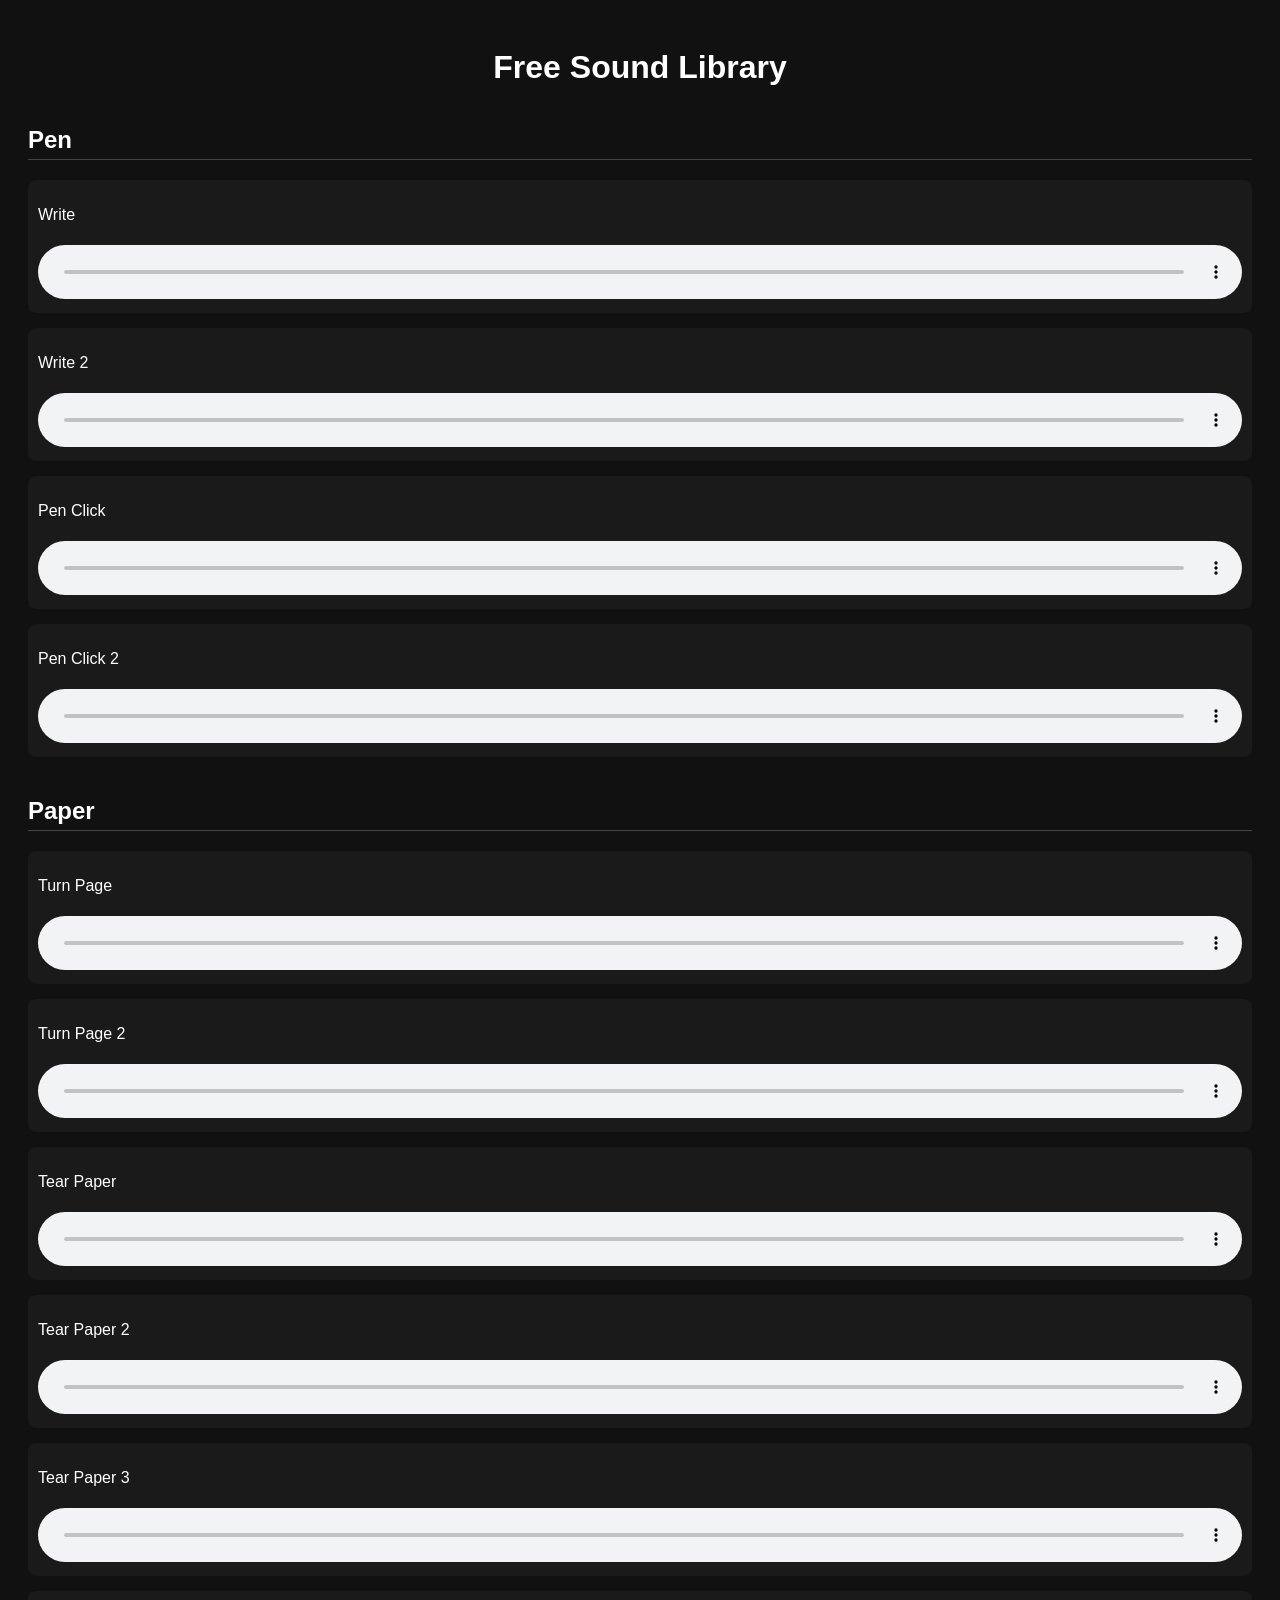
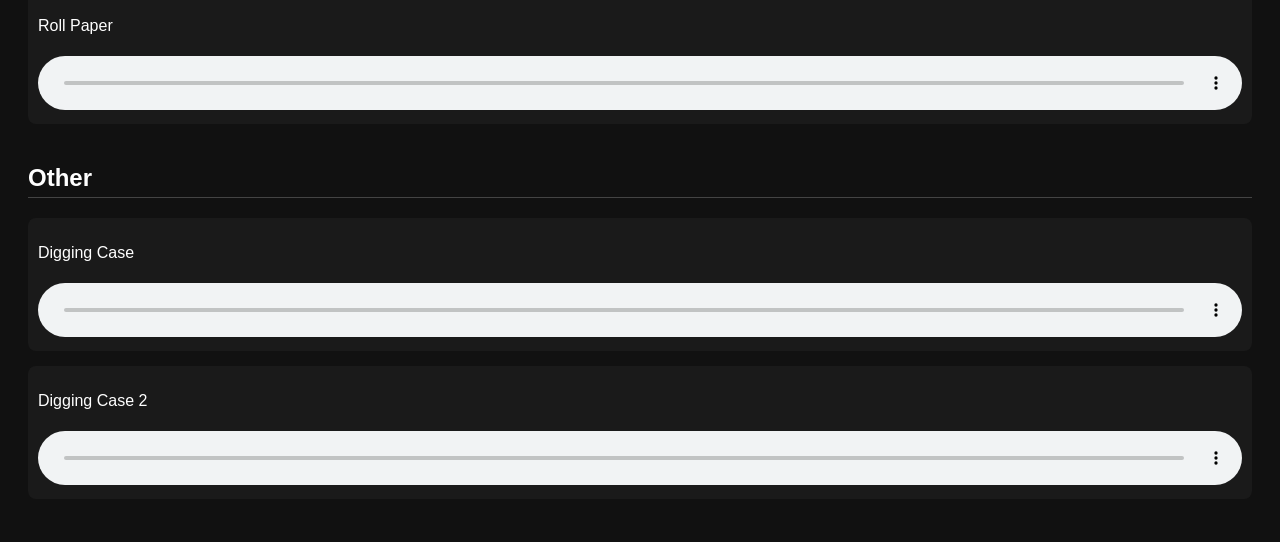
==== index.html @ 47b18289 "Revise index.html for Free Sound Library Updated the title and added styles for the sound library. T" ====
<!DOCTYPE html>
<html lang="ja">
<head>
  <meta charset="UTF-8">
  <meta name="viewport" content="width=device-width, initial-scale=1.0">
  <title>Free Sound Library</title>

  <style>
    body {
      font-family: Arial, sans-serif;
      background: #111;
      color: white;
      padding: 20px;
    }

    h1 {
      text-align: center;
      margin-bottom: 40px;
    }

    h2 {
      border-bottom: 1px solid #444;
      padding-bottom: 5px;
      margin-top: 40px;
    }

    .sound {
      margin: 15px 0;
      padding: 10px;
      background: #1a1a1a;
      border-radius: 8px;
    }

    audio {
      width: 100%;
      margin-top: 5px;
    }
  </style>
</head>

<body>

  <h1>Free Sound Library</h1>

  <!-- ペン -->
  <h2>Pen</h2>

  <div class="sound">
    <p>Write</p>
    <audio controls src="./audio/stationery/pen/write.wav"></audio>
  </div>

  <div class="sound">
    <p>Write 2</p>
    <audio controls src="./audio/stationery/pen/write2.wav"></audio>
  </div>

  <div class="sound">
    <p>Pen Click</p>
    <audio controls src="./audio/stationery/pen/pen-clicking.wav"></audio>
  </div>

  <div class="sound">
    <p>Pen Click 2</p>
    <audio controls src="./audio/stationery/pen/pen-clicking-2.wav"></audio>
  </div>


  <!-- 紙 -->
  <h2>Paper</h2>

  <div class="sound">
    <p>Turn Page</p>
    <audio controls src="./audio/stationery/paper/turn-the-page.wav"></audio>
  </div>

  <div class="sound">
    <p>Turn Page 2</p>
    <audio controls src="./audio/stationery/paper/turn-the-page-2.wav"></audio>
  </div>

  <div class="sound">
    <p>Tear Paper</p>
    <audio controls src="./audio/stationery/paper/tear-paper.wav"></audio>
  </div>

  <div class="sound">
    <p>Tear Paper 2</p>
    <audio controls src="./audio/stationery/paper/tear-paper-2.wav"></audio>
  </div>

  <div class="sound">
    <p>Tear Paper 3</p>
    <audio controls src="./audio/stationery/paper/tear-paper-3.wav"></audio>
  </div>

  <div class="sound">
    <p>Roll Paper</p>
    <audio controls src="./audio/stationery/paper/roll-up-paper.wav"></audio>
  </div>


  <!-- その他 -->
  <h2>Other</h2>

  <div class="sound">
    <p>Digging Case</p>
    <audio controls src="./audio/stationery/other/diggin-for-a-pen.wav"></audio>
  </div>

  <div class="sound">
    <p>Digging Case 2</p>
    <audio controls src="./audio/stationery/other/diggin-for-a-pen-2.wav"></audio>
  </div>

</body>
</html>
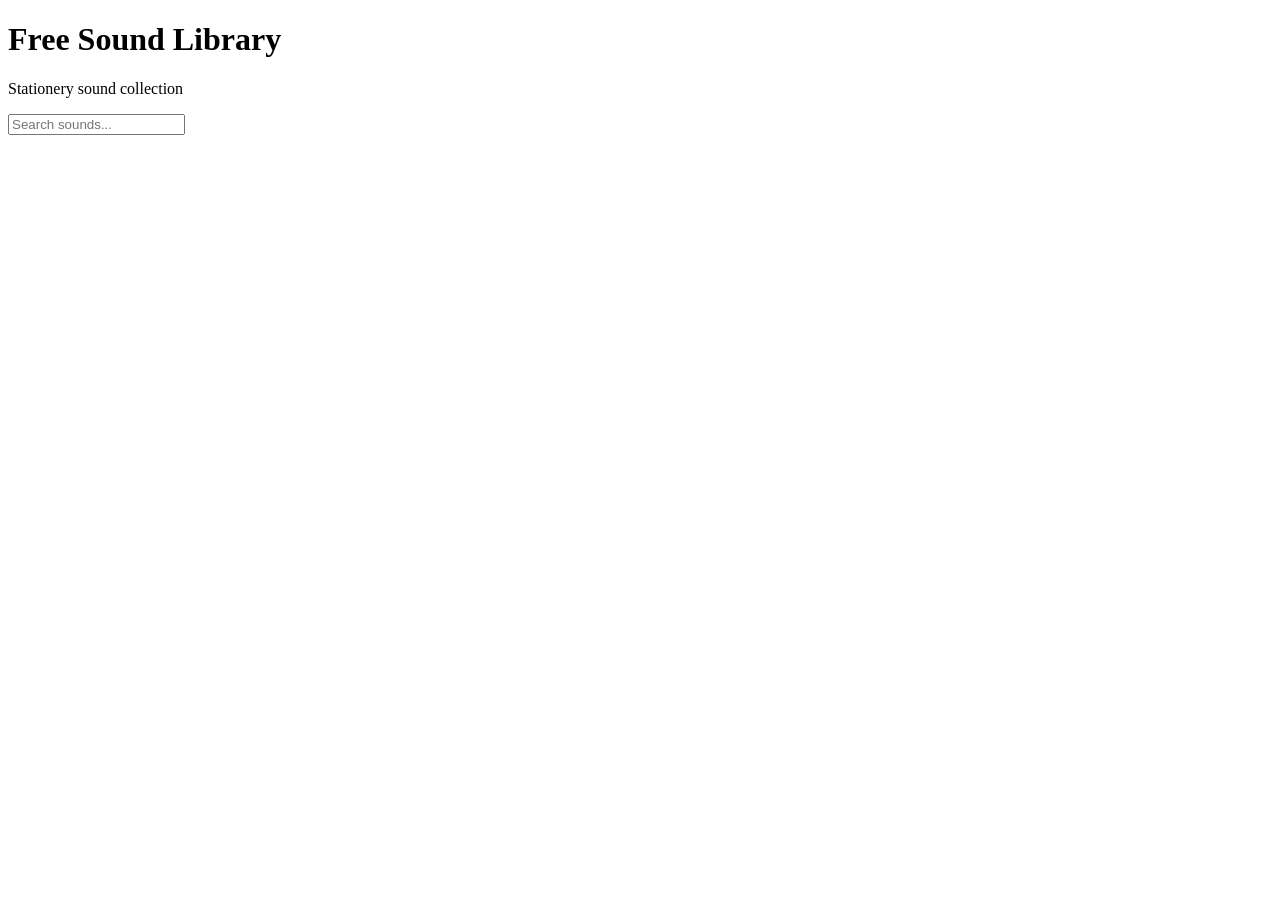
==== commit d5abf694: "Refactor index.html to use external styles and new layout Removed inline styles and added external s" ====
--- a/index.html
+++ b/index.html
@@ -4,114 +4,27 @@
   <meta charset="UTF-8">
   <meta name="viewport" content="width=device-width, initial-scale=1.0">
   <title>Free Sound Library</title>
+  <link rel="stylesheet" href="style.css">
+</head>
+<body>
+  <header class="site-header">
+    <h1>Free Sound Library</h1>
+    <p class="subtitle">Stationery sound collection</p>
+  </header>
 
-  <style>
-    body {
-      font-family: Arial, sans-serif;
-      background: #111;
-      color: white;
-      padding: 20px;
-    }
+  <main class="container">
+    <div class="top-bar">
+      <input
+        type="text"
+        id="searchInput"
+        placeholder="Search sounds..."
+        aria-label="Search sounds"
+      >
+    </div>
 
-    h1 {
-      text-align: center;
-      margin-bottom: 40px;
-    }
+    <div id="soundLibrary"></div>
+  </main>
 
-    h2 {
-      border-bottom: 1px solid #444;
-      padding-bottom: 5px;
-      margin-top: 40px;
-    }
-
-    .sound {
-      margin: 15px 0;
-      padding: 10px;
-      background: #1a1a1a;
-      border-radius: 8px;
-    }
-
-    audio {
-      width: 100%;
-      margin-top: 5px;
-    }
-  </style>
-</head>
-
-<body>
-
-  <h1>Free Sound Library</h1>
-
-  <!-- ペン -->
-  <h2>Pen</h2>
-
-  <div class="sound">
-    <p>Write</p>
-    <audio controls src="./audio/stationery/pen/write.wav"></audio>
-  </div>
-
-  <div class="sound">
-    <p>Write 2</p>
-    <audio controls src="./audio/stationery/pen/write2.wav"></audio>
-  </div>
-
-  <div class="sound">
-    <p>Pen Click</p>
-    <audio controls src="./audio/stationery/pen/pen-clicking.wav"></audio>
-  </div>
-
-  <div class="sound">
-    <p>Pen Click 2</p>
-    <audio controls src="./audio/stationery/pen/pen-clicking-2.wav"></audio>
-  </div>
-
-
-  <!-- 紙 -->
-  <h2>Paper</h2>
-
-  <div class="sound">
-    <p>Turn Page</p>
-    <audio controls src="./audio/stationery/paper/turn-the-page.wav"></audio>
-  </div>
-
-  <div class="sound">
-    <p>Turn Page 2</p>
-    <audio controls src="./audio/stationery/paper/turn-the-page-2.wav"></audio>
-  </div>
-
-  <div class="sound">
-    <p>Tear Paper</p>
-    <audio controls src="./audio/stationery/paper/tear-paper.wav"></audio>
-  </div>
-
-  <div class="sound">
-    <p>Tear Paper 2</p>
-    <audio controls src="./audio/stationery/paper/tear-paper-2.wav"></audio>
-  </div>
-
-  <div class="sound">
-    <p>Tear Paper 3</p>
-    <audio controls src="./audio/stationery/paper/tear-paper-3.wav"></audio>
-  </div>
-
-  <div class="sound">
-    <p>Roll Paper</p>
-    <audio controls src="./audio/stationery/paper/roll-up-paper.wav"></audio>
-  </div>
-
-
-  <!-- その他 -->
-  <h2>Other</h2>
-
-  <div class="sound">
-    <p>Digging Case</p>
-    <audio controls src="./audio/stationery/other/diggin-for-a-pen.wav"></audio>
-  </div>
-
-  <div class="sound">
-    <p>Digging Case 2</p>
-    <audio controls src="./audio/stationery/other/diggin-for-a-pen-2.wav"></audio>
-  </div>
-
+  <script src="script.js"></script>
 </body>
 </html>
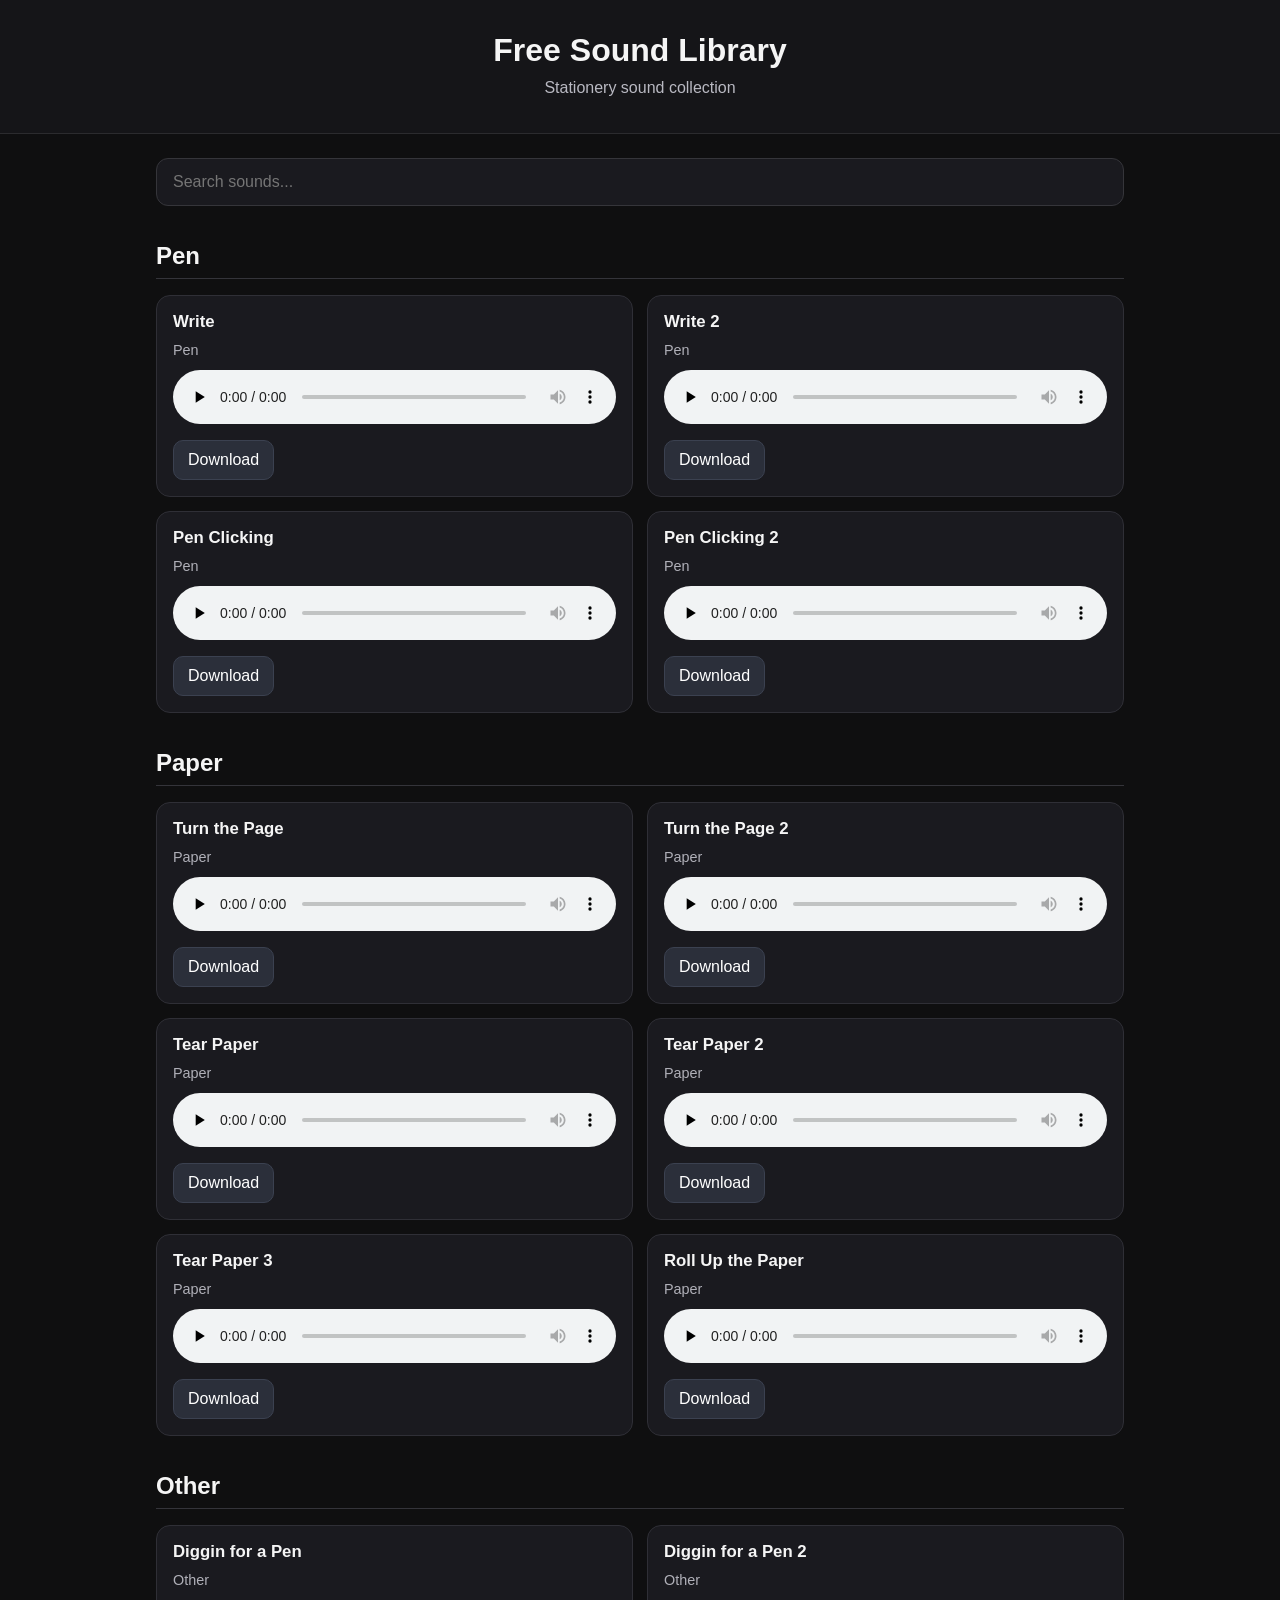
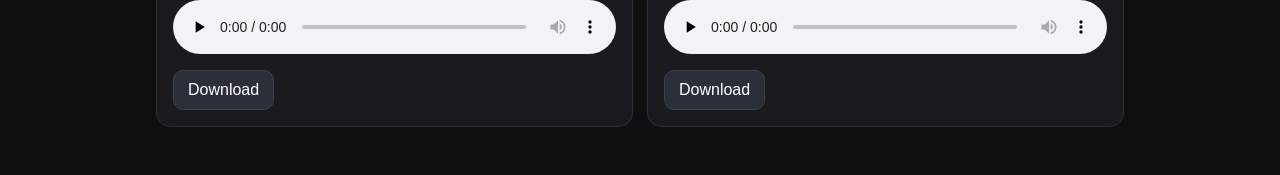
==== commit e4c89841: "Add Google Analytics tracking script Added Google Analytics tracking script to the head." ====
--- a/index.html
+++ b/index.html
@@ -1,6 +1,13 @@
 <!DOCTYPE html>
 <html lang="ja">
 <head>
+  <script async src="https://www.googletagmanager.com/gtag/js?id=G-Q5ZFCDFX36"></script>
+<script>
+window.dataLayer = window.dataLayer || [];
+function gtag(){dataLayer.push(arguments);}
+gtag('js', new Date());
+gtag('config', 'G-Q5ZFCDFX36');
+</script>
   <meta charset="UTF-8">
   <meta name="viewport" content="width=device-width, initial-scale=1.0">
   <title>Free Sound Library</title>
--- a/style.css
+++ b/style.css
@@ -0,0 +1,130 @@
+* {
+  box-sizing: border-box;
+}
+
+body {
+  margin: 0;
+  font-family: Arial, sans-serif;
+  background: #0f0f10;
+  color: #f5f5f5;
+}
+
+.site-header {
+  padding: 32px 20px 20px;
+  text-align: center;
+  border-bottom: 1px solid #2b2b2e;
+  background: #151518;
+}
+
+.site-header h1 {
+  margin: 0;
+  font-size: 2rem;
+}
+
+.subtitle {
+  margin-top: 10px;
+  color: #b9b9c2;
+}
+
+.container {
+  max-width: 1000px;
+  margin: 0 auto;
+  padding: 24px 16px 48px;
+}
+
+.top-bar {
+  margin-bottom: 24px;
+}
+
+#searchInput {
+  width: 100%;
+  padding: 14px 16px;
+  border: 1px solid #35353a;
+  border-radius: 12px;
+  background: #1a1a1f;
+  color: white;
+  font-size: 1rem;
+  outline: none;
+}
+
+#searchInput:focus {
+  border-color: #6f8cff;
+}
+
+.category-section {
+  margin-top: 36px;
+}
+
+.category-title {
+  margin: 0 0 16px;
+  padding-bottom: 8px;
+  border-bottom: 1px solid #34343a;
+  font-size: 1.5rem;
+}
+
+.sound-grid {
+  display: grid;
+  grid-template-columns: 1fr;
+  gap: 14px;
+}
+
+.sound-card {
+  background: #1a1a1f;
+  border: 1px solid #2f2f36;
+  border-radius: 14px;
+  padding: 16px;
+  transition: transform 0.15s ease, border-color 0.15s ease;
+}
+
+.sound-card:hover {
+  transform: translateY(-2px);
+  border-color: #4a4a55;
+}
+
+.sound-name {
+  margin: 0 0 10px;
+  font-size: 1.05rem;
+  font-weight: bold;
+}
+
+.sound-meta {
+  margin: 0 0 12px;
+  color: #b0b0b8;
+  font-size: 0.9rem;
+}
+
+audio {
+  width: 100%;
+}
+.download-button {
+  display: inline-block;
+  margin-top: 12px;
+  padding: 10px 14px;
+  border-radius: 10px;
+  background: #2b2f3a;
+  color: white;
+  text-decoration: none;
+  border: 1px solid #3b4150;
+  transition: background 0.15s ease, transform 0.15s ease;
+}
+
+.download-button:hover {
+  background: #3a4050;
+  transform: translateY(-1px);
+}
+
+.empty-message {
+  margin-top: 30px;
+  padding: 18px;
+  border: 1px solid #303038;
+  border-radius: 12px;
+  background: #18181c;
+  color: #b9b9c2;
+  text-align: center;
+}
+
+@media (min-width: 700px) {
+  .sound-grid {
+    grid-template-columns: 1fr 1fr;
+  }
+}
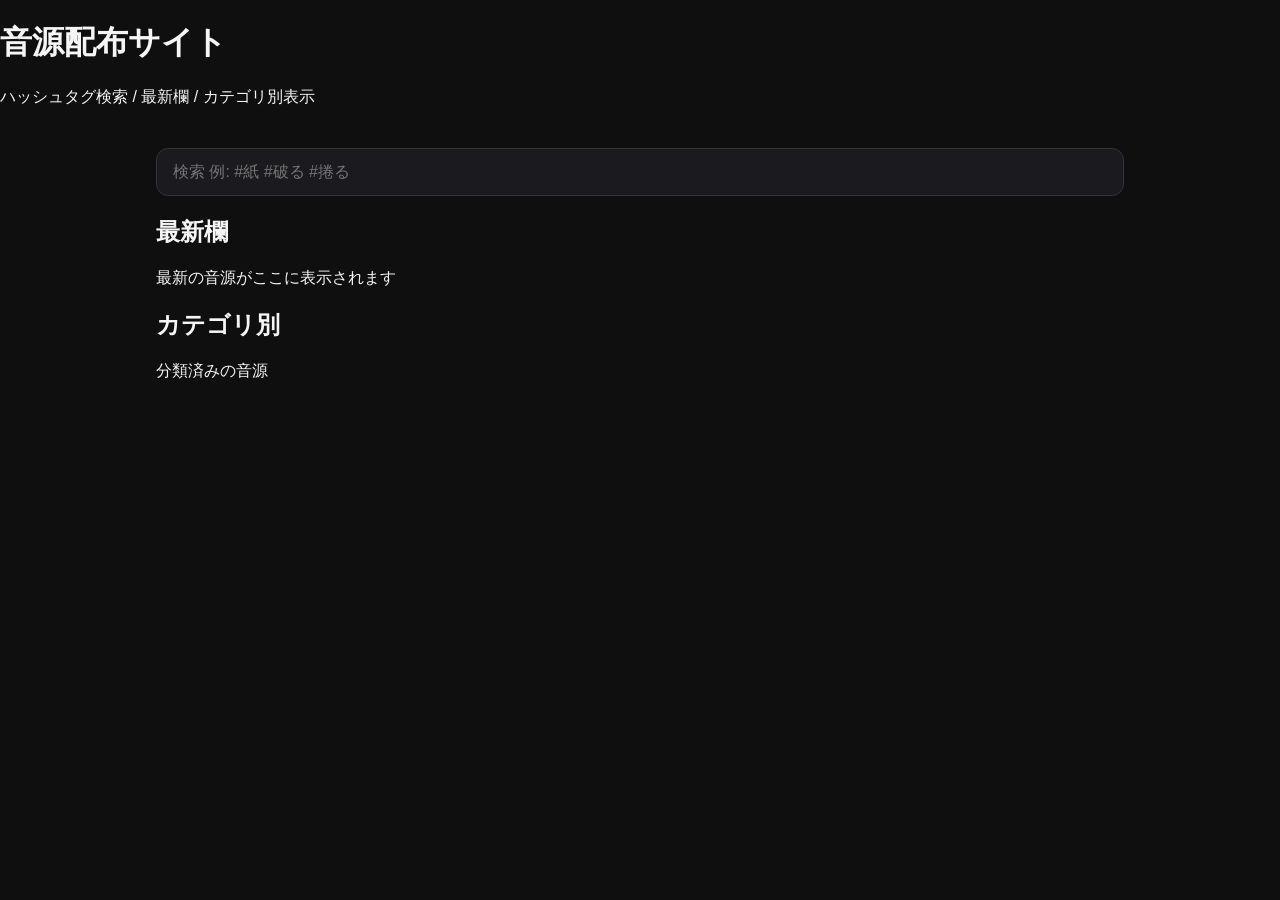
==== commit 42c70fb0: "Update index.html" ====
--- a/index.html
+++ b/index.html
@@ -1,35 +1,41 @@
 <!DOCTYPE html>
 <html lang="ja">
 <head>
-  <script async src="https://www.googletagmanager.com/gtag/js?id=G-Q5ZFCDFX36"></script>
-<script>
-window.dataLayer = window.dataLayer || [];
-function gtag(){dataLayer.push(arguments);}
-gtag('js', new Date());
-gtag('config', 'G-Q5ZFCDFX36');
-</script>
-  <meta charset="UTF-8">
-  <meta name="viewport" content="width=device-width, initial-scale=1.0">
-  <title>Free Sound Library</title>
-  <link rel="stylesheet" href="style.css">
+  <meta charset="UTF-8" />
+  <meta name="viewport" content="width=device-width, initial-scale=1.0" />
+  <title>音源配布サイト</title>
+  <link rel="stylesheet" href="style.css" />
 </head>
 <body>
-  <header class="site-header">
-    <h1>Free Sound Library</h1>
-    <p class="subtitle">Stationery sound collection</p>
+  <header class="topbar">
+    <h1>音源配布サイト</h1>
+    <p>ハッシュタグ検索 / 最新欄 / カテゴリ別表示</p>
   </header>
 
   <main class="container">
-    <div class="top-bar">
+    <section class="search-box">
       <input
         type="text"
         id="searchInput"
-        placeholder="Search sounds..."
-        aria-label="Search sounds"
-      >
-    </div>
+        placeholder="検索 例: #紙 #破る #捲る"
+      />
+    </section>
 
-    <div id="soundLibrary"></div>
+    <section class="section-block">
+      <div class="section-title-row">
+        <h2>最新欄</h2>
+        <span class="section-sub">最新の音源がここに表示されます</span>
+      </div>
+      <div id="latestList" class="card-grid"></div>
+    </section>
+
+    <section class="section-block">
+      <div class="section-title-row">
+        <h2>カテゴリ別</h2>
+        <span class="section-sub">分類済みの音源</span>
+      </div>
+      <div id="categorySections"></div>
+    </section>
   </main>
 
   <script src="script.js"></script>
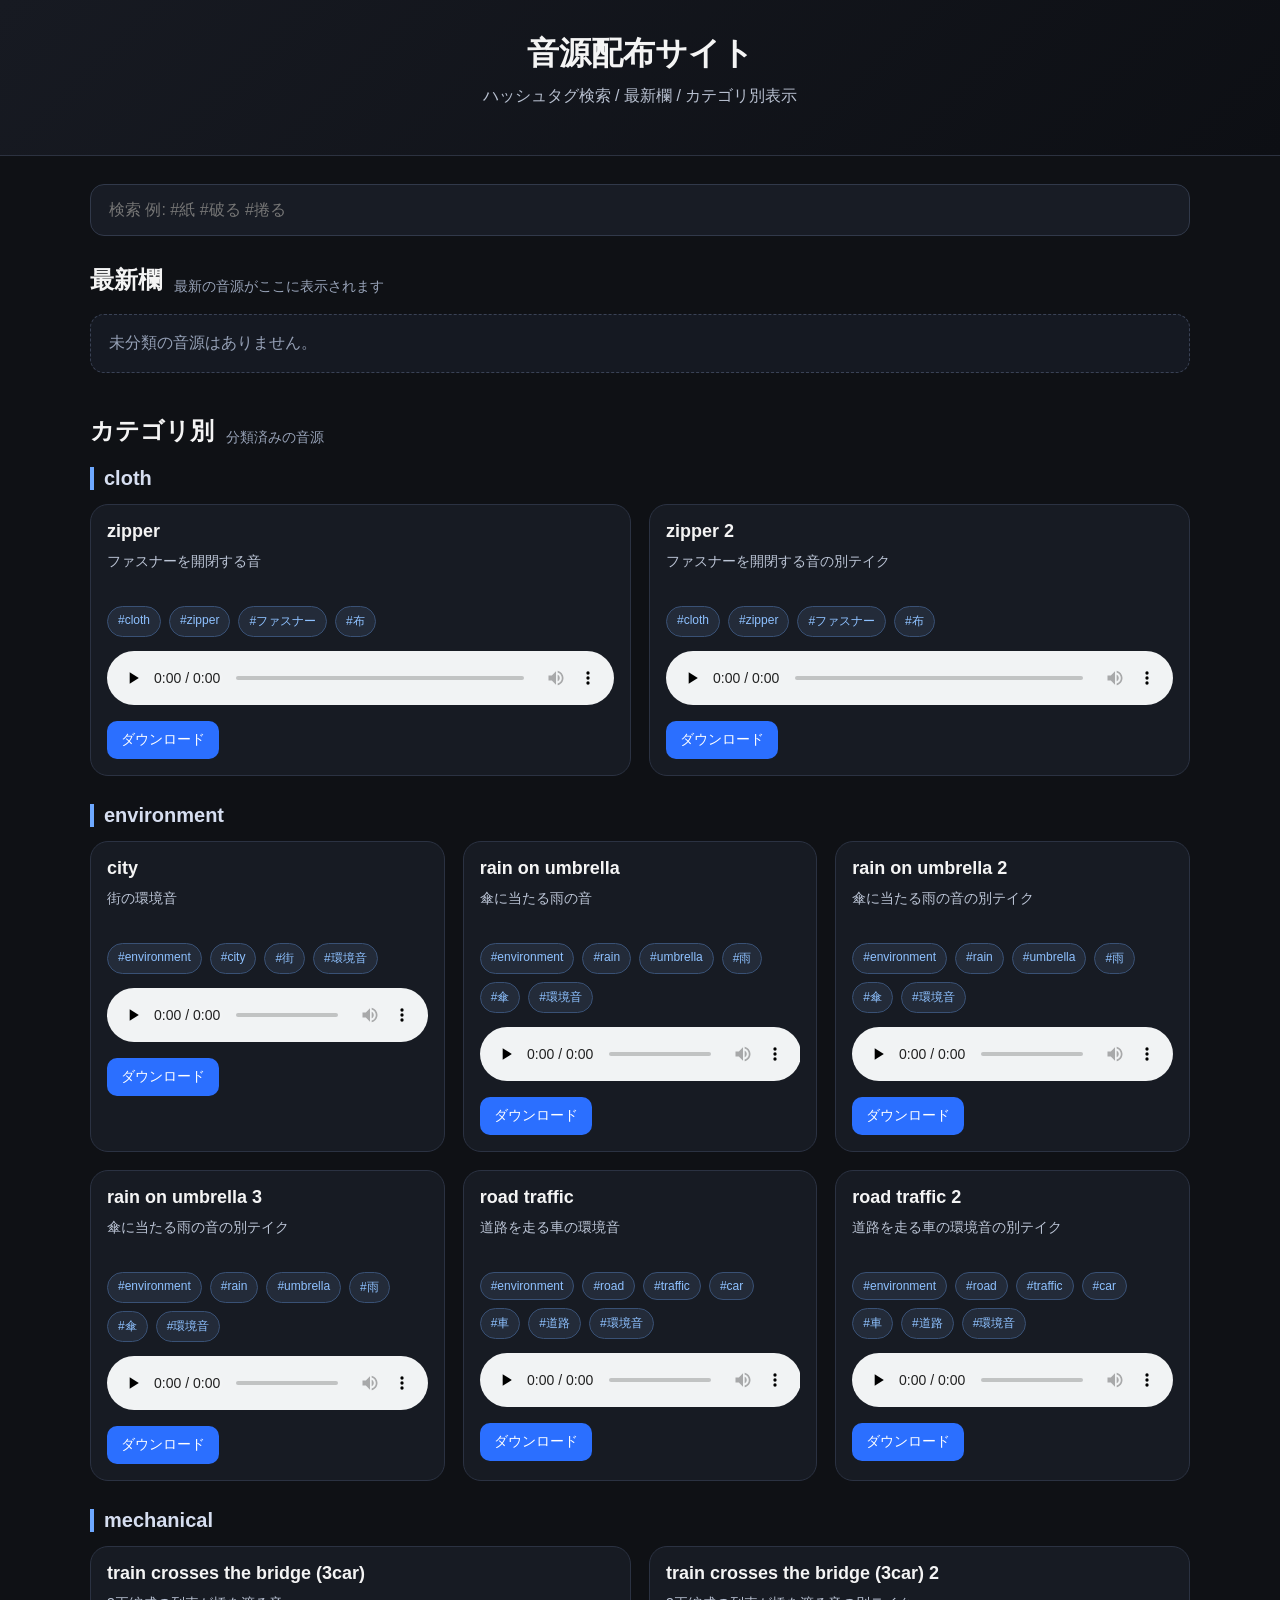
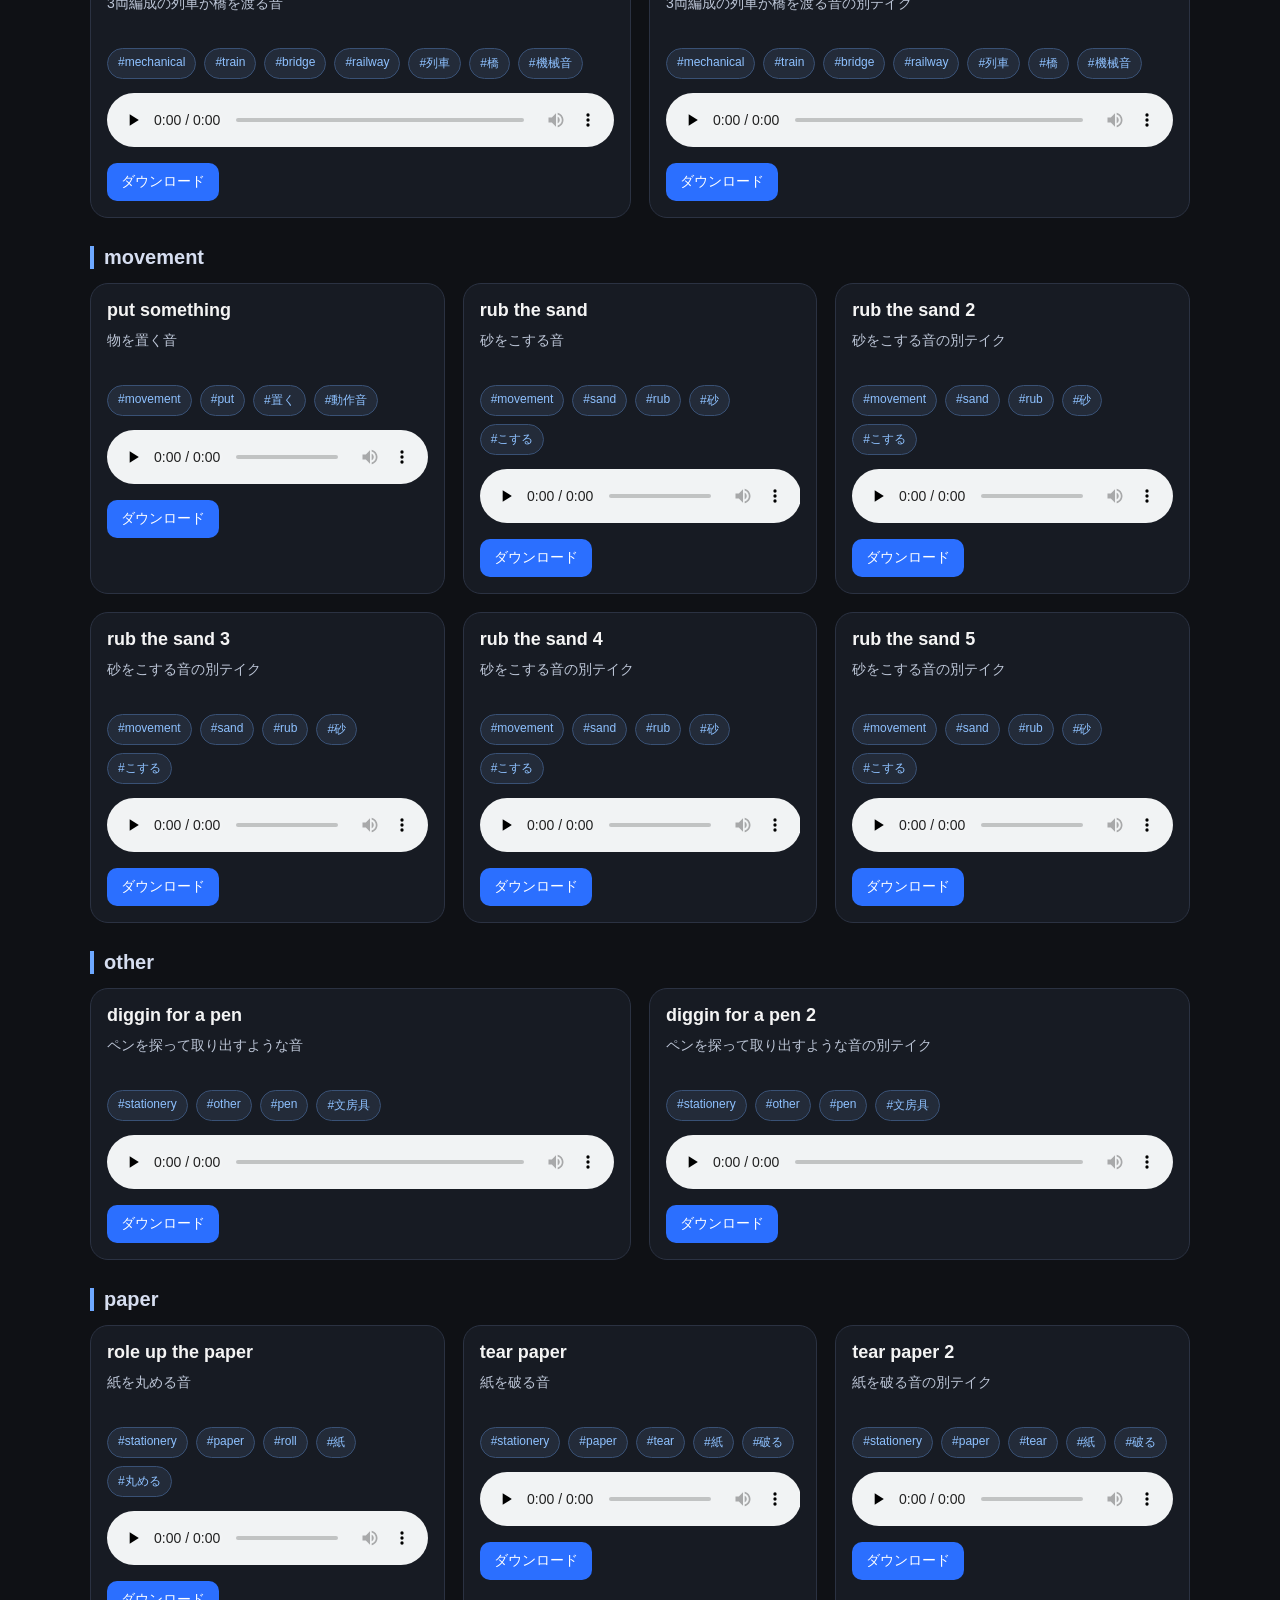
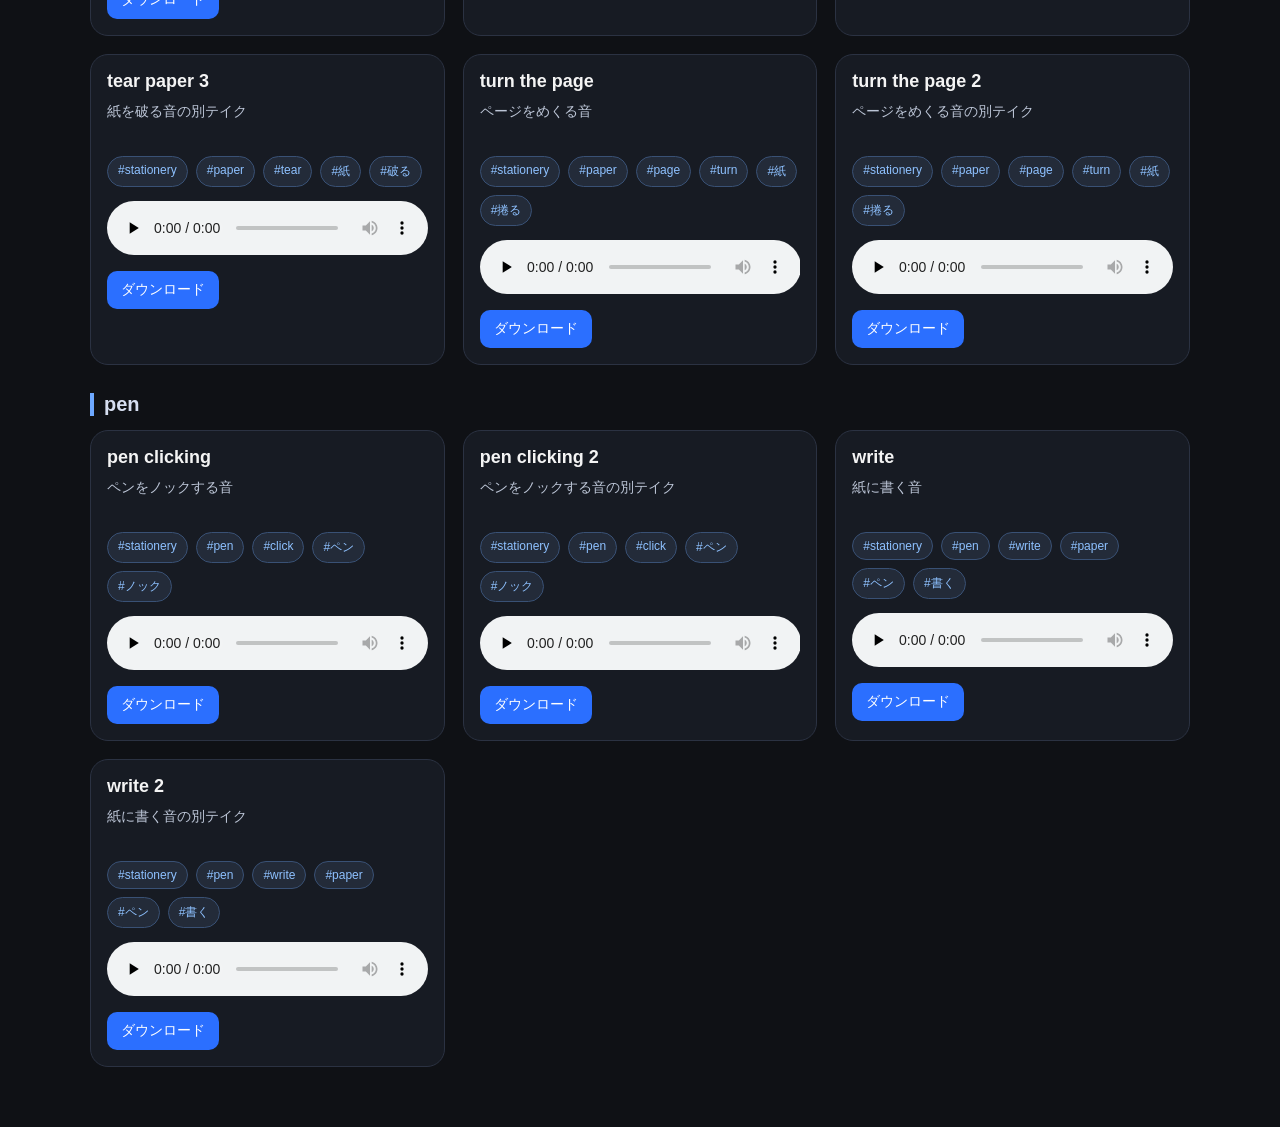
==== commit 3c26058b: "Insert Google Ads script in index.html Add Google Ads script to the HTML head" ====
--- a/index.html
+++ b/index.html
@@ -5,6 +5,9 @@
   <meta name="viewport" content="width=device-width, initial-scale=1.0" />
   <title>音源配布サイト</title>
   <link rel="stylesheet" href="style.css" />
+  
+  <script async src="https://pagead2.googlesyndication.com/pagead/js/adsbygoogle.js?client=ca-pub-9991340076627705"
+     crossorigin="anonymous"></script>
 </head>
 <body>
   <header class="topbar">
--- a/style.css
+++ b/style.css
@@ -4,127 +4,160 @@
 
 body {
   margin: 0;
-  font-family: Arial, sans-serif;
-  background: #0f0f10;
-  color: #f5f5f5;
+  font-family: "Hiragino Sans", "Yu Gothic", sans-serif;
+  background: #0f1115;
+  color: #f4f4f4;
 }
 
-.site-header {
-  padding: 32px 20px 20px;
+.topbar {
+  padding: 32px 20px;
   text-align: center;
-  border-bottom: 1px solid #2b2b2e;
-  background: #151518;
+  background: linear-gradient(135deg, #171a22, #0d0f14);
+  border-bottom: 1px solid #2c3240;
 }
 
-.site-header h1 {
+.topbar h1 {
   margin: 0;
-  font-size: 2rem;
+  font-size: 32px;
 }
 
-.subtitle {
+.topbar p {
   margin-top: 10px;
-  color: #b9b9c2;
+  color: #b8c0d0;
 }
 
 .container {
-  max-width: 1000px;
-  margin: 0 auto;
-  padding: 24px 16px 48px;
+  width: min(1100px, 92%);
+  margin: 28px auto 60px;
 }
 
-.top-bar {
-  margin-bottom: 24px;
+.search-box {
+  margin-bottom: 28px;
 }
 
-#searchInput {
+.search-box input {
   width: 100%;
-  padding: 14px 16px;
-  border: 1px solid #35353a;
-  border-radius: 12px;
-  background: #1a1a1f;
+  padding: 16px 18px;
+  border-radius: 14px;
+  border: 1px solid #31394a;
+  background: #181c25;
   color: white;
-  font-size: 1rem;
+  font-size: 16px;
   outline: none;
 }
 
-#searchInput:focus {
-  border-color: #6f8cff;
+.search-box input:focus {
+  border-color: #6da8ff;
+  box-shadow: 0 0 0 3px rgba(109, 168, 255, 0.15);
 }
 
-.category-section {
-  margin-top: 36px;
+.section-block {
+  margin-bottom: 42px;
 }
 
-.category-title {
-  margin: 0 0 16px;
-  padding-bottom: 8px;
-  border-bottom: 1px solid #34343a;
-  font-size: 1.5rem;
+.section-title-row {
+  display: flex;
+  align-items: end;
+  gap: 12px;
+  flex-wrap: wrap;
+  margin-bottom: 18px;
 }
 
-.sound-grid {
+.section-title-row h2 {
+  margin: 0;
+  font-size: 24px;
+}
+
+.section-sub {
+  color: #98a3b8;
+  font-size: 14px;
+}
+
+.card-grid {
   display: grid;
-  grid-template-columns: 1fr;
-  gap: 14px;
+  grid-template-columns: repeat(auto-fit, minmax(270px, 1fr));
+  gap: 18px;
+}
+
+.category-group {
+  margin-bottom: 28px;
+}
+
+.category-group h3 {
+  margin-bottom: 14px;
+  font-size: 20px;
+  color: #d6def0;
+  border-left: 4px solid #6da8ff;
+  padding-left: 10px;
 }
 
 .sound-card {
-  background: #1a1a1f;
-  border: 1px solid #2f2f36;
-  border-radius: 14px;
+  background: #171b23;
+  border: 1px solid #2b3242;
+  border-radius: 18px;
   padding: 16px;
   transition: transform 0.15s ease, border-color 0.15s ease;
 }
 
 .sound-card:hover {
-  transform: translateY(-2px);
-  border-color: #4a4a55;
+  transform: translateY(-3px);
+  border-color: #6da8ff;
 }
 
-.sound-name {
-  margin: 0 0 10px;
-  font-size: 1.05rem;
-  font-weight: bold;
+.sound-title {
+  margin: 0 0 8px;
+  font-size: 18px;
 }
 
-.sound-meta {
+.sound-desc {
   margin: 0 0 12px;
-  color: #b0b0b8;
-  font-size: 0.9rem;
+  color: #bcc5d6;
+  font-size: 14px;
+  line-height: 1.6;
+  min-height: 44px;
 }
 
-audio {
+.tags {
+  display: flex;
+  flex-wrap: wrap;
+  gap: 8px;
+  margin-bottom: 14px;
+}
+
+.tag {
+  display: inline-block;
+  background: #232b39;
+  color: #8ec1ff;
+  border: 1px solid #395175;
+  border-radius: 999px;
+  padding: 6px 10px;
+  font-size: 12px;
+}
+
+.sound-card audio {
   width: 100%;
+  margin-bottom: 12px;
 }
-.download-button {
+
+.download-btn {
   display: inline-block;
-  margin-top: 12px;
+  text-decoration: none;
+  color: white;
+  background: #2b6fff;
   padding: 10px 14px;
   border-radius: 10px;
-  background: #2b2f3a;
-  color: white;
-  text-decoration: none;
-  border: 1px solid #3b4150;
-  transition: background 0.15s ease, transform 0.15s ease;
+  font-size: 14px;
+  transition: background 0.15s ease;
 }
 
-.download-button:hover {
-  background: #3a4050;
-  transform: translateY(-1px);
+.download-btn:hover {
+  background: #4d86ff;
 }
 
 .empty-message {
-  margin-top: 30px;
   padding: 18px;
-  border: 1px solid #303038;
-  border-radius: 12px;
-  background: #18181c;
-  color: #b9b9c2;
-  text-align: center;
+  border: 1px dashed #3a4255;
+  border-radius: 14px;
+  color: #95a0b6;
+  background: #151922;
 }
-
-@media (min-width: 700px) {
-  .sound-grid {
-    grid-template-columns: 1fr 1fr;
-  }
-}
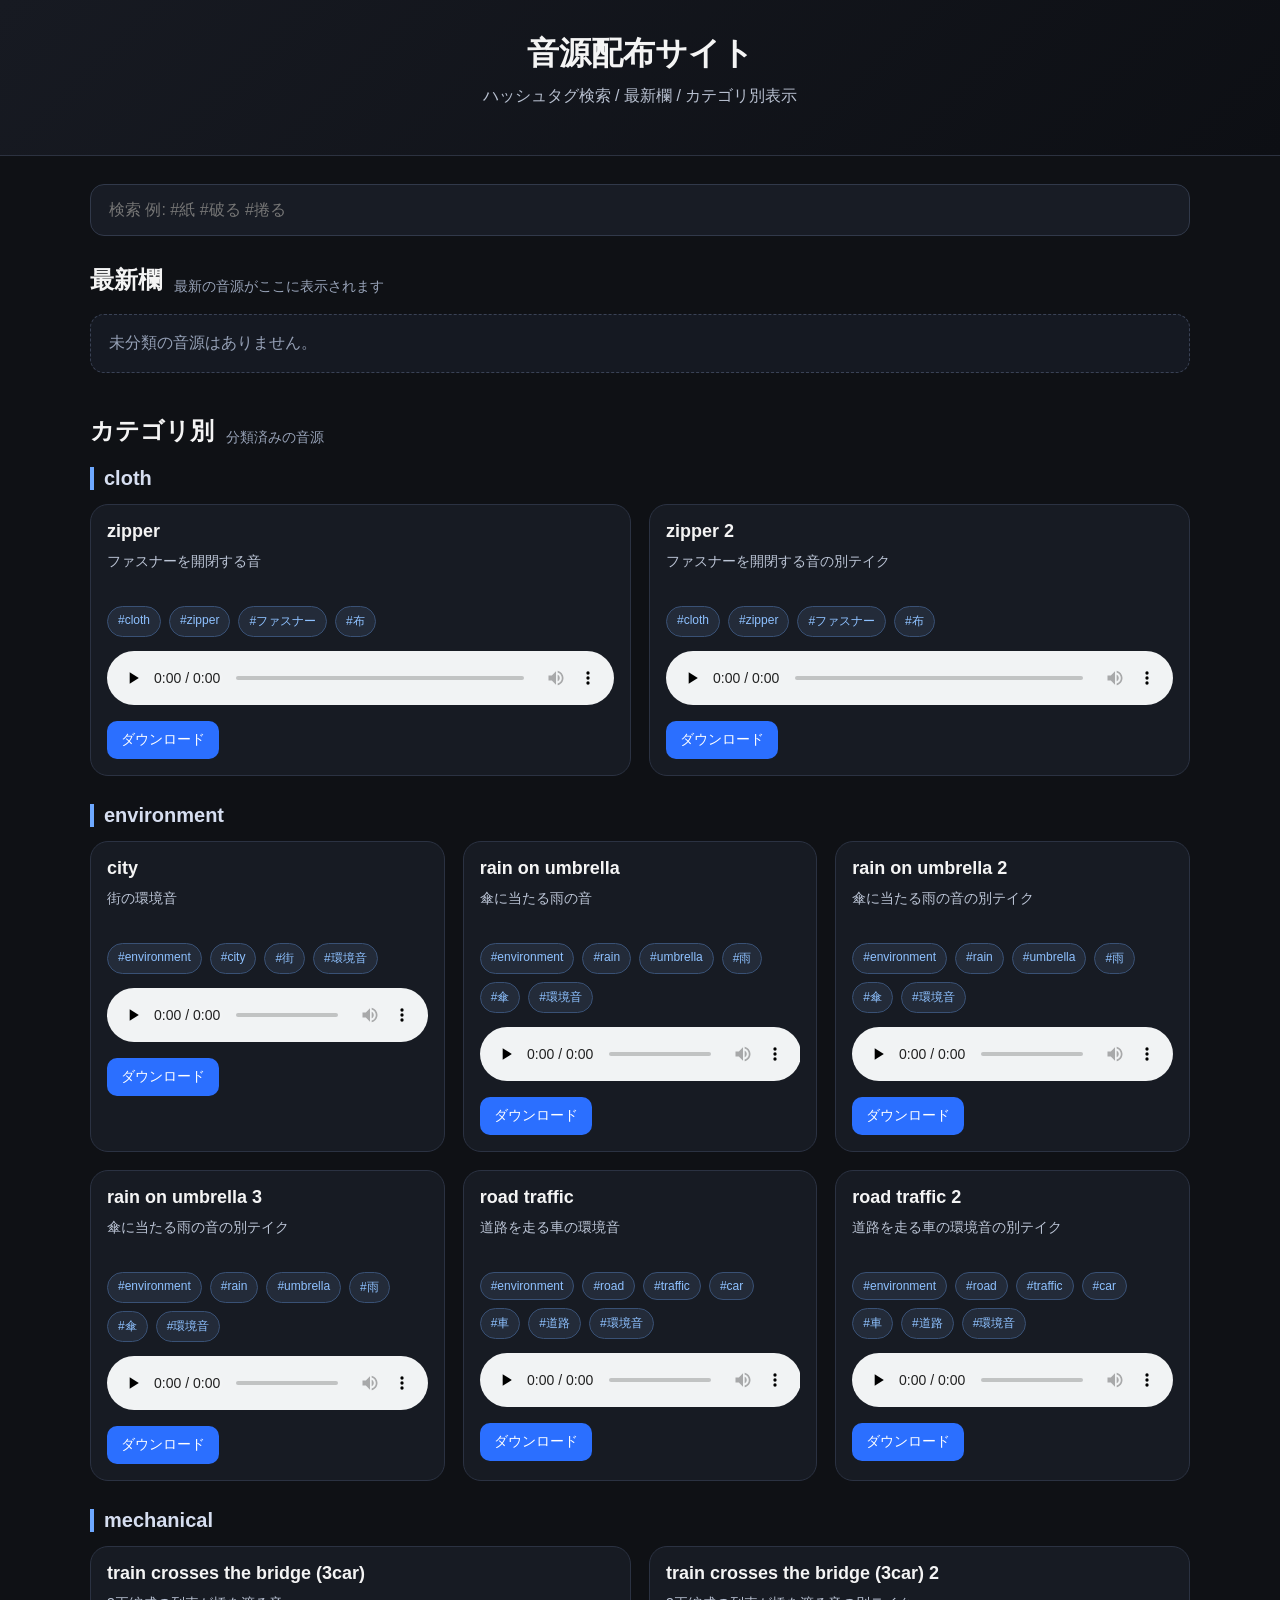
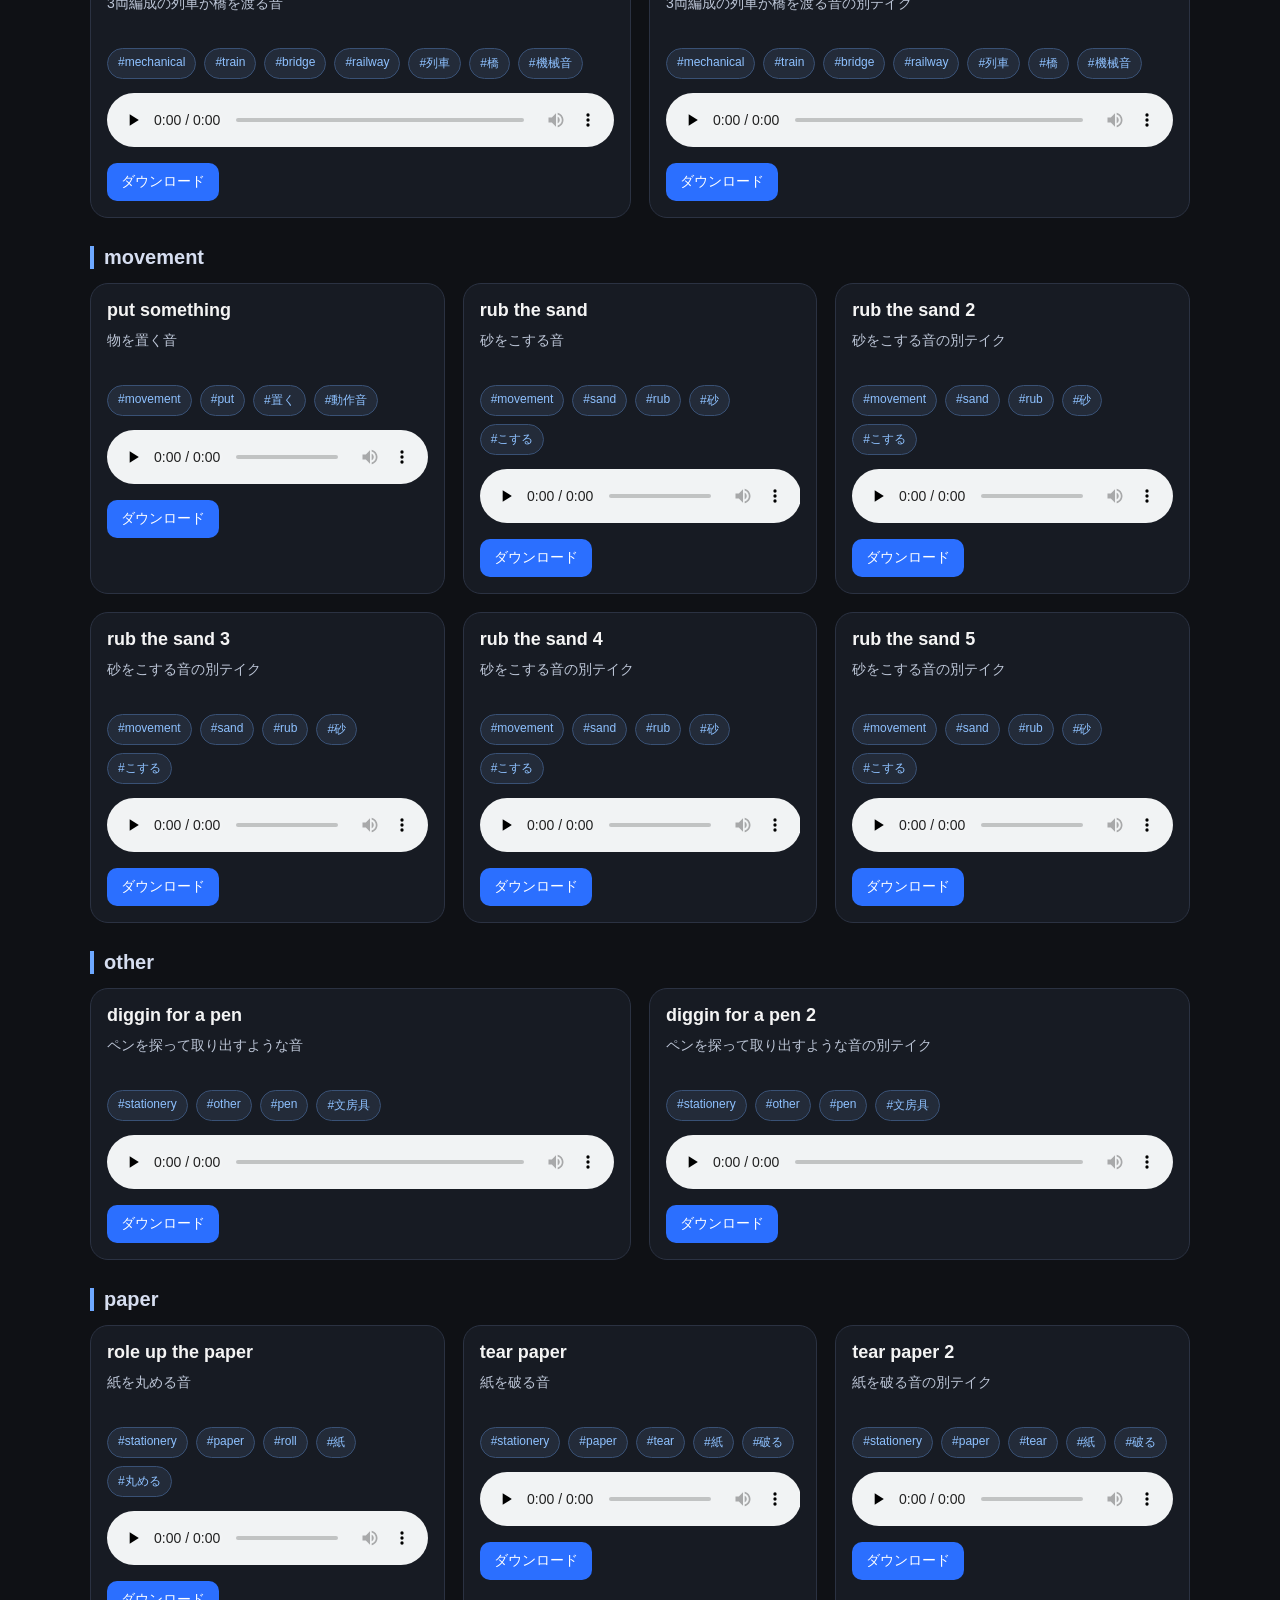
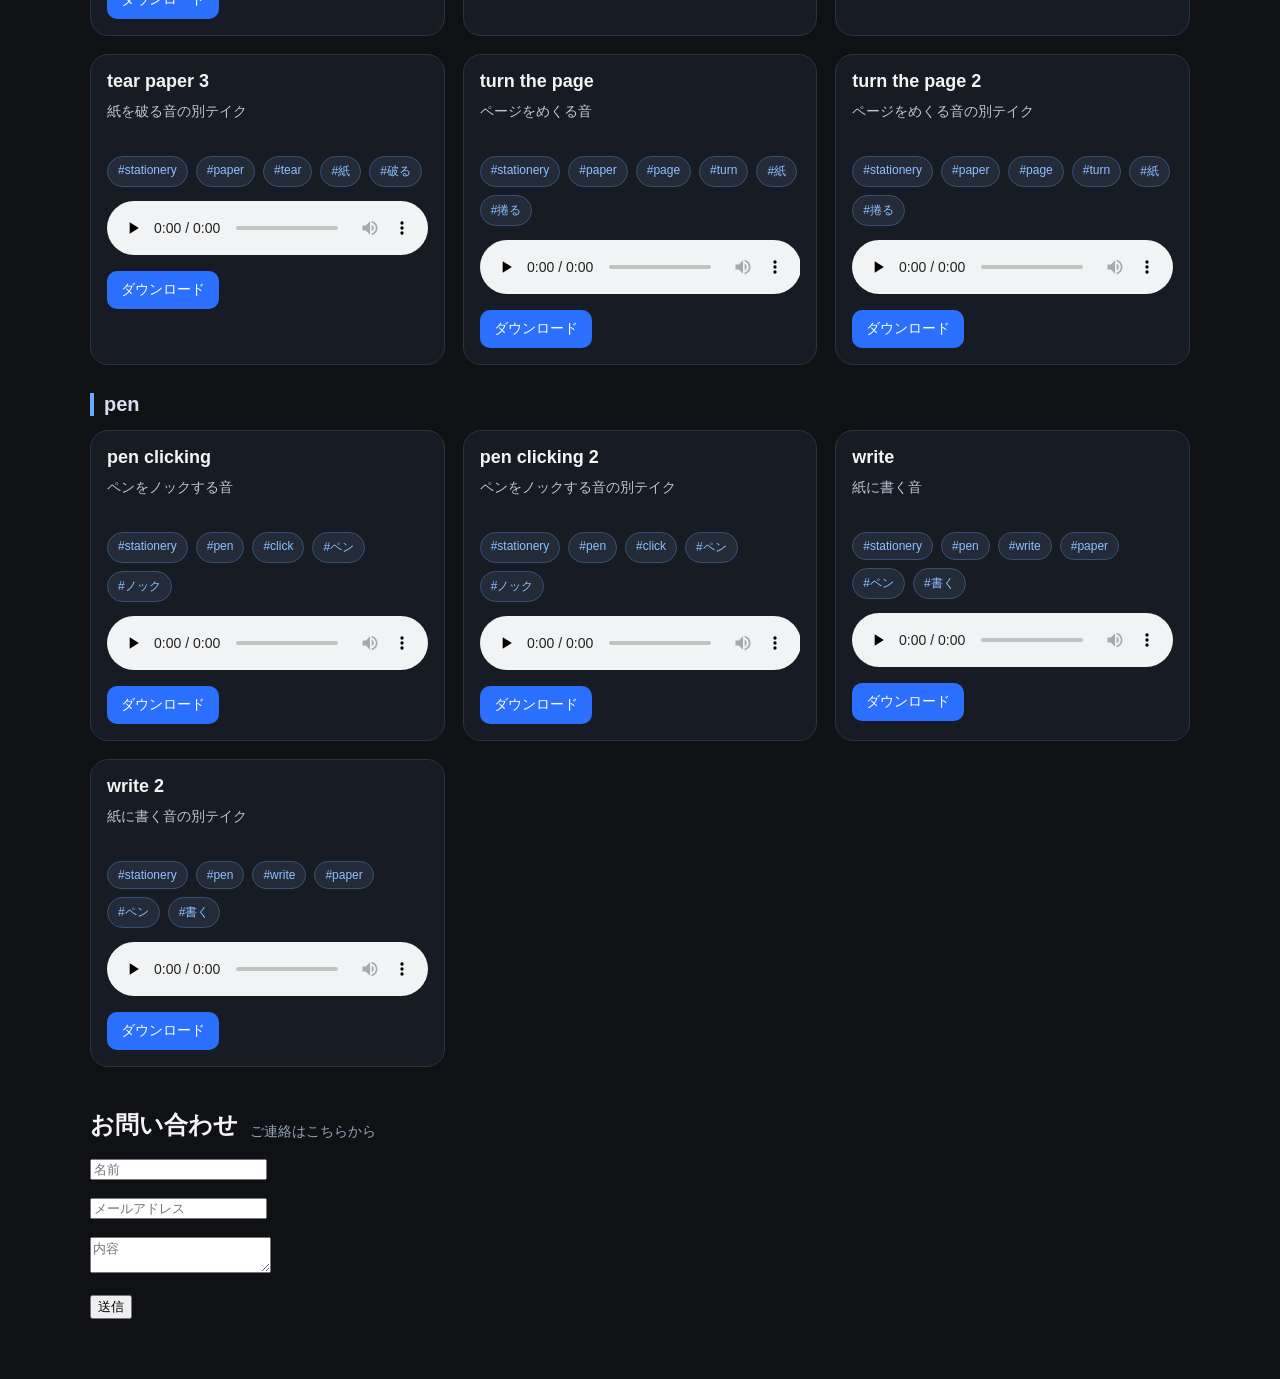
==== commit 590af248: "Add contact form section to index.html" ====
--- a/index.html
+++ b/index.html
@@ -5,7 +5,6 @@
   <meta name="viewport" content="width=device-width, initial-scale=1.0" />
   <title>音源配布サイト</title>
   <link rel="stylesheet" href="style.css" />
-  
   <script async src="https://pagead2.googlesyndication.com/pagead/js/adsbygoogle.js?client=ca-pub-9991340076627705"
      crossorigin="anonymous"></script>
 </head>
@@ -39,6 +38,23 @@
       </div>
       <div id="categorySections"></div>
     </section>
+    <section class="section-block">
+  <div class="section-title-row">
+    <h2>お問い合わせ</h2>
+    <span class="section-sub">ご連絡はこちらから</span>
+  </div>
+
+  <form id="contact-form">
+    <input type="text" name="user_name" placeholder="名前" required />
+    <br><br>
+    <input type="email" name="user_email" placeholder="メールアドレス" required />
+    <br><br>
+    <textarea name="message" placeholder="内容" required></textarea>
+    <br><br>
+    <button type="submit">送信</button>
+  </form>
+</section>
+    
   </main>
 
   <script src="script.js"></script>
